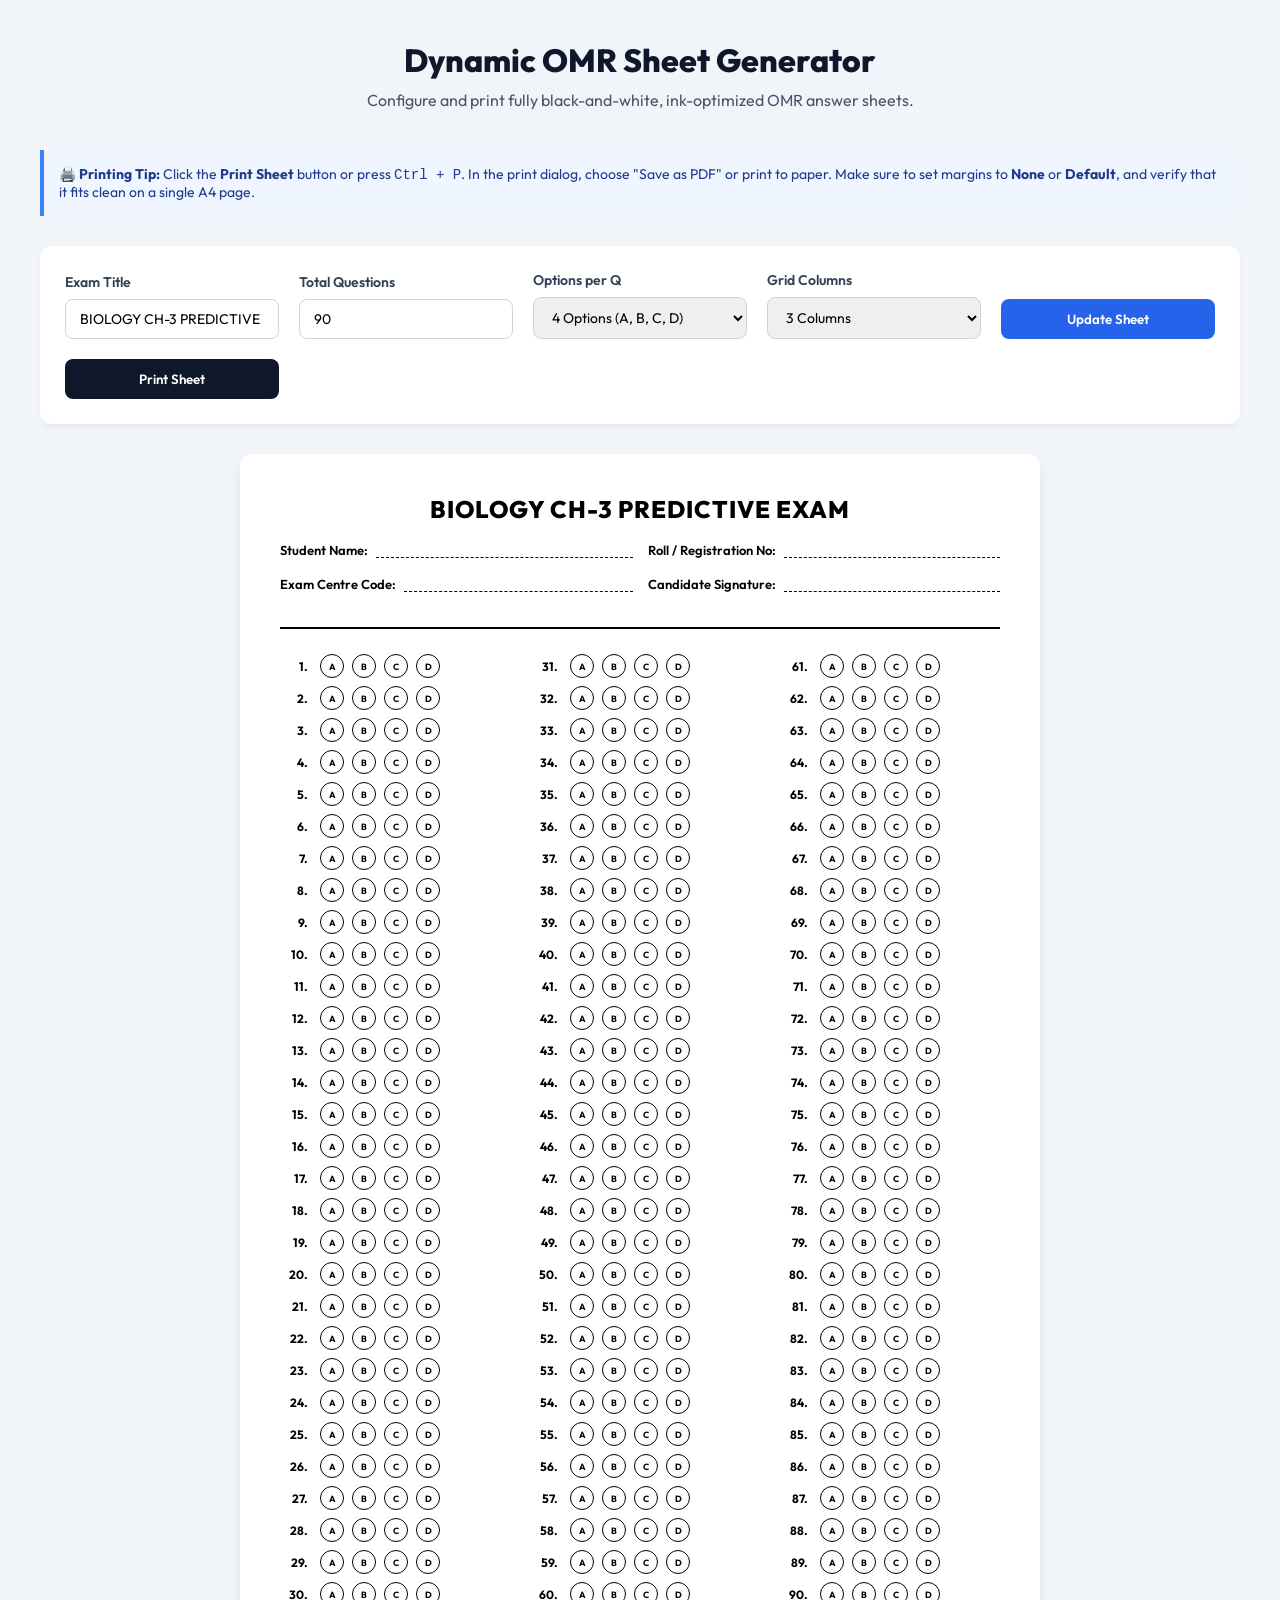
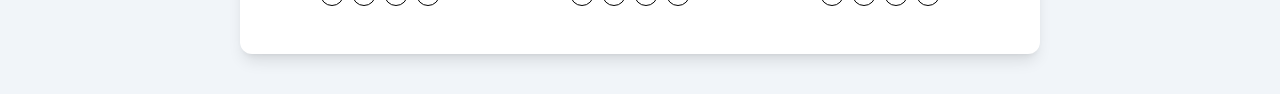
==== examples/01-omr-generator.html @ efcf2f83 "feat: Initial release of OpenEduKit modules and documentation" ====
<!DOCTYPE html>
<html lang="en">
<head>
  <meta charset="UTF-8">
  <meta name="viewport" content="width=device-width, initial-scale=1.0">
  <title>OpenEduKit.js - Dynamic OMR Generator Demo</title>
  
  <!-- Import Fonts -->
  <link rel="preconnect" href="https://fonts.googleapis.com">
  <link rel="preconnect" href="https://fonts.gstatic.com" crossorigin>
  <link href="https://fonts.googleapis.com/css2?family=Outfit:wght@400;500;600;700;800&display=swap" rel="stylesheet">
  
  <!-- Library Styles -->
  <link rel="stylesheet" href="../src/openedukit.css">
  
  <style>
    /* Styling specific to the example/dashboard shell */
    body {
      font-family: 'Outfit', sans-serif;
      background-color: #f1f5f9;
      margin: 0;
      padding: 0;
    }
    
    .shell-container {
      max-width: 1200px;
      margin: 0 auto;
      padding: 40px 20px;
    }
    
    .dashboard-header {
      text-align: center;
      margin-bottom: 40px;
    }
    
    .dashboard-header h1 {
      font-size: 32px;
      font-weight: 800;
      color: #0f172a;
      margin: 0 0 10px 0;
    }
    
    .dashboard-header p {
      color: #475569;
      font-size: 16px;
      margin: 0;
    }
    
    .control-panel {
      background: #fff;
      padding: 25px;
      border-radius: 12px;
      box-shadow: 0 4px 6px -1px rgba(0,0,0,0.05);
      margin-bottom: 30px;
      display: grid;
      grid-template-columns: repeat(auto-fit, minmax(200px, 1fr));
      gap: 20px;
      align-items: flex-end;
    }
    
    .form-group {
      display: flex;
      flex-direction: column;
      gap: 8px;
    }
    
    .form-group label {
      font-size: 14px;
      font-weight: 600;
      color: #334155;
    }
    
    .form-group input, .form-group select {
      padding: 10px 14px;
      border: 1px solid #cbd5e1;
      border-radius: 8px;
      font-family: inherit;
      font-size: 14px;
    }
    
    .action-btn {
      background-color: #2563eb;
      color: white;
      border: none;
      padding: 12px 24px;
      border-radius: 8px;
      font-weight: 600;
      cursor: pointer;
      font-family: inherit;
      transition: background-color 0.2s;
      display: flex;
      align-items: center;
      justify-content: center;
      gap: 8px;
    }
    
    .action-btn:hover {
      background-color: #1d4ed8;
    }
    
    .action-btn.secondary {
      background-color: #0f172a;
    }
    
    .action-btn.secondary:hover {
      background-color: #1e293b;
    }
    
    /* Highlight print styles */
    .print-tip {
      background-color: #eff6ff;
      border-left: 4px solid #3b82f6;
      padding: 15px;
      border-radius: 0 8px 8px 0;
      margin-bottom: 30px;
      font-size: 14px;
      color: #1e3a8a;
    }

    @media print {
      .shell-container, .control-panel, .dashboard-header, .print-tip {
        display: none !important;
      }
      body {
        background-color: #fff !important;
      }
    }
  </style>
</head>
<body>

  <div class="shell-container">
    <div class="dashboard-header">
      <h1>Dynamic OMR Sheet Generator</h1>
      <p>Configure and print fully black-and-white, ink-optimized OMR answer sheets.</p>
    </div>
    
    <div class="print-tip">
      <strong>🖨️ Printing Tip:</strong> Click the <strong>Print Sheet</strong> button or press <code>Ctrl + P</code>. In the print dialog, choose "Save as PDF" or print to paper. Make sure to set margins to <strong>None</strong> or <strong>Default</strong>, and verify that it fits clean on a single A4 page.
    </div>

    <div class="control-panel">
      <div class="form-group">
        <label for="exam-title">Exam Title</label>
        <input type="text" id="exam-title" value="BIOLOGY CH-3 PREDICTIVE EXAM">
      </div>
      
      <div class="form-group">
        <label for="total-qs">Total Questions</label>
        <input type="number" id="total-qs" value="90" min="1" max="200">
      </div>

      <div class="form-group">
        <label for="bubble-opts">Options per Q</label>
        <select id="bubble-opts">
          <option value="4" selected>4 Options (A, B, C, D)</option>
          <option value="5">5 Options (A, B, C, D, E)</option>
          <option value="3">3 Options (A, B, C)</option>
        </select>
      </div>

      <div class="form-group">
        <label for="layout-cols">Grid Columns</label>
        <select id="layout-cols">
          <option value="2">2 Columns</option>
          <option value="3" selected>3 Columns</option>
          <option value="4">4 Columns</option>
        </select>
      </div>

      <button id="generate-btn" class="action-btn">Update Sheet</button>
      <button id="print-btn" class="action-btn secondary">Print Sheet</button>
    </div>

    <!-- Target insertion div for generated OMR -->
    <div id="omr-container"></div>
  </div>

  <!-- Library Scripts -->
  <script src="../src/omr-generator.js"></script>
  
  <script>
    function updateOMR() {
      const title = document.getElementById('exam-title').value;
      const totalQuestions = parseInt(document.getElementById('total-qs').value, 10);
      const optionsPerQuestion = parseInt(document.getElementById('bubble-opts').value, 10);
      const columns = parseInt(document.getElementById('layout-cols').value, 10);

      // Call the OpenEduKit generator function
      window.OpenEduKit.generateOMR({
        containerId: 'omr-container',
        title: title,
        totalQuestions: totalQuestions,
        optionsPerQuestion: optionsPerQuestion,
        columns: columns,
        interactive: true // allows user to click/bubble selection in local preview
      });
    }

    // Bind triggers
    document.getElementById('generate-btn').addEventListener('click', updateOMR);
    document.getElementById('print-btn').addEventListener('click', () => {
      window.print();
    });

    // Initial render
    updateOMR();
  </script>
</body>
</html>
---- src/openedukit.css ----
/* 
  OpenEduKit.css - Modern Design System for Digital Quizzes and Low-Ink Print OMR Sheets
  Author: OpenEduKit Community
  License: MIT
*/

:root {
  /* Color Palette - Premium Slate & Blue (Screen Mode) */
  --primary-color: #2563eb;
  --primary-hover: #1d4ed8;
  --bg-color: #f8fafc;
  --surface-color: #ffffff;
  --text-primary: #0f172a;
  --text-secondary: #475569;
  --border-color: #e2e8f0;
  --success: #16a34a;
  --error: #dc2626;
  --accent: #f59e0b;
  --shadow-sm: 0 1px 2px 0 rgb(0 0 0 / 0.05);
  --shadow-md: 0 4px 6px -1px rgb(0 0 0 / 0.1), 0 2px 4px -2px rgb(0 0 0 / 0.1);
  --shadow-lg: 0 10px 15px -3px rgb(0 0 0 / 0.1), 0 4px 6px -4px rgb(0 0 0 / 0.1);
  --radius-sm: 6px;
  --radius-md: 12px;
  --radius-lg: 16px;
}

/* Base Styles for Screen */
body.openedukit-quiz-mode {
  font-family: 'Outfit', 'Inter', -apple-system, BlinkMacSystemFont, "Segoe UI", Roboto, sans-serif;
  background-color: var(--bg-color);
  color: var(--text-primary);
  margin: 0;
  padding: 20px;
  line-height: 1.5;
}

/* OMR Sheet Styles (Screen and General Preview) */
.omr-sheet-container {
  max-width: 800px;
  margin: 0 auto;
  background: #fff;
  padding: 40px;
  box-shadow: var(--shadow-lg);
  border-radius: var(--radius-md);
  box-sizing: border-box;
}

.omr-header {
  border-bottom: 2px solid #000;
  padding-bottom: 20px;
  margin-bottom: 25px;
}

.omr-title {
  text-align: center;
  font-size: 24px;
  font-weight: 800;
  margin: 0 0 15px 0;
  text-transform: uppercase;
  letter-spacing: 1px;
}

.omr-meta-grid {
  display: grid;
  grid-template-columns: repeat(2, 1fr);
  gap: 15px;
  margin-bottom: 15px;
}

.omr-meta-field {
  display: flex;
  align-items: flex-end;
  font-size: 13px;
  font-weight: 600;
}

.omr-meta-field label {
  margin-right: 8px;
  white-space: nowrap;
}

.omr-meta-field .line {
  flex-grow: 1;
  border-bottom: 1px dashed #000;
  height: 18px;
}

/* OMR Grid Layout */
.omr-grid {
  display: grid;
  grid-template-columns: repeat(auto-fit, minmax(220px, 1fr));
  gap: 30px;
}

.omr-column {
  display: flex;
  flex-direction: column;
}

.omr-row {
  display: flex;
  align-items: center;
  margin-bottom: 8px;
  font-size: 12px;
}

.omr-q-num {
  width: 28px;
  font-weight: bold;
  text-align: right;
  margin-right: 12px;
}

.omr-bubbles {
  display: flex;
  gap: 8px;
}

.omr-bubble {
  width: 22px;
  height: 22px;
  border: 1px solid #000;
  border-radius: 50%;
  display: flex;
  align-items: center;
  justify-content: center;
  font-size: 9px;
  font-weight: 700;
  color: #000;
  user-select: none;
  cursor: pointer;
  background-color: transparent;
  transition: background-color 0.15s ease, color 0.15s ease;
}

/* Fill effect when clicked/completed in interactive preview mode */
.omr-bubble.filled {
  background-color: #000 !important;
  color: #fff !important;
}

/* Quiz Interface Layout */
.quiz-container {
  max-width: 680px;
  margin: 40px auto;
  background: var(--surface-color);
  border: 1px solid var(--border-color);
  box-shadow: var(--shadow-md);
  border-radius: var(--radius-lg);
  padding: 30px;
  transition: transform 0.3s ease;
}

.quiz-header {
  margin-bottom: 25px;
}

.quiz-progress-bar-bg {
  width: 100%;
  height: 6px;
  background-color: var(--border-color);
  border-radius: 3px;
  overflow: hidden;
  margin-top: 10px;
}

.quiz-progress-bar-fill {
  height: 100%;
  background-color: var(--primary-color);
  width: 0%;
  transition: width 0.3s cubic-bezier(0.4, 0, 0.2, 1);
}

.quiz-question-box {
  margin-bottom: 30px;
}

.quiz-question-text {
  font-size: 18px;
  font-weight: 600;
  color: var(--text-primary);
  margin-bottom: 20px;
}

.quiz-options-list {
  display: flex;
  flex-direction: column;
  gap: 12px;
}

.quiz-option-item {
  display: flex;
  align-items: center;
  padding: 14px 18px;
  border: 1px solid var(--border-color);
  border-radius: var(--radius-md);
  background-color: var(--surface-color);
  cursor: pointer;
  font-size: 15px;
  font-weight: 500;
  transition: all 0.2s ease;
}

.quiz-option-item:hover {
  border-color: var(--primary-color);
  background-color: #eff6ff;
}

.quiz-option-item.selected {
  border-color: var(--primary-color);
  background-color: #dbeafe;
  color: var(--primary-hover);
}

.quiz-option-badge {
  display: inline-flex;
  align-items: center;
  justify-content: center;
  width: 28px;
  height: 28px;
  border-radius: 50%;
  background-color: var(--bg-color);
  color: var(--text-secondary);
  font-weight: 700;
  font-size: 13px;
  margin-right: 14px;
  flex-shrink: 0;
  transition: all 0.2s ease;
}

.quiz-option-item.selected .quiz-option-badge {
  background-color: var(--primary-color);
  color: #fff;
}

.quiz-footer {
  display: flex;
  justify-content: space-between;
  align-items: center;
  border-top: 1px solid var(--border-color);
  padding-top: 20px;
}

.quiz-btn {
  font-family: inherit;
  font-size: 14px;
  font-weight: 600;
  padding: 10px 20px;
  border-radius: var(--radius-sm);
  border: none;
  cursor: pointer;
  transition: all 0.2s ease;
}

.quiz-btn-primary {
  background-color: var(--primary-color);
  color: #fff;
}

.quiz-btn-primary:hover {
  background-color: var(--primary-hover);
}

.quiz-btn-secondary {
  background-color: transparent;
  color: var(--text-secondary);
  border: 1px solid var(--border-color);
}

.quiz-btn-secondary:hover {
  background-color: var(--bg-color);
  color: var(--text-primary);
}

.quiz-btn:disabled {
  opacity: 0.5;
  cursor: not-allowed;
}

/* Report Summary Card Styles */
.report-card {
  max-width: 600px;
  margin: 30px auto;
  background: var(--surface-color);
  border: 1px solid var(--border-color);
  border-radius: var(--radius-lg);
  padding: 30px;
  box-shadow: var(--shadow-md);
}

.report-title {
  font-size: 22px;
  font-weight: 700;
  text-align: center;
  margin-bottom: 20px;
}

.report-stats-grid {
  display: grid;
  grid-template-columns: repeat(3, 1fr);
  gap: 15px;
  text-align: center;
  margin-bottom: 25px;
}

.report-stat-box {
  background: var(--bg-color);
  padding: 15px;
  border-radius: var(--radius-md);
}

.report-stat-val {
  font-size: 24px;
  font-weight: 800;
}

.report-stat-val.correct { color: var(--success); }
.report-stat-val.incorrect { color: var(--error); }
.report-stat-val.score { color: var(--primary-color); }

.report-stat-lbl {
  font-size: 11px;
  color: var(--text-secondary);
  text-transform: uppercase;
  letter-spacing: 0.5px;
  margin-top: 5px;
}

/* --- PRINT RULES (Critical for Low-Ink OMR) --- */
@media print {
  /* Hide unnecessary web elements, header, footers */
  body, .no-print, button, .quiz-container, .report-card {
    display: none !important;
  }
  
  /* Reset document for clean background */
  html, body {
    background-color: #fff !important;
    color: #000 !important;
    margin: 0 !important;
    padding: 0 !important;
    -webkit-print-color-adjust: exact;
    print-color-adjust: exact;
  }

  /* Force OMR container to fit exactly in portrait A4 page boundaries */
  .omr-sheet-container {
    width: 100% !important;
    max-width: none !important;
    margin: 0 !important;
    padding: 10mm 15mm !important; /* Proper printing padding */
    box-shadow: none !important;
    border: none !important;
    page-break-after: avoid;
    page-break-inside: avoid;
    box-sizing: border-box;
  }

  /* Force grid structures to stay in place */
  .omr-grid {
    display: grid !important;
    grid-template-columns: repeat(3, 1fr) !important; /* Standard 3 column layout for physical paper sheets */
    column-gap: 20px !important;
    row-gap: 5px !important;
  }

  /* Prevent row orphans */
  .omr-row {
    page-break-inside: avoid !important;
    break-inside: avoid !important;
  }

  /* Styling adjustments for exact low-ink representation */
  .omr-bubble {
    border: 1px solid #000 !important;
    background-color: transparent !important;
    color: #000 !important;
  }

  .omr-meta-field .line {
    border-bottom: 1px solid #000 !important;
  }
}
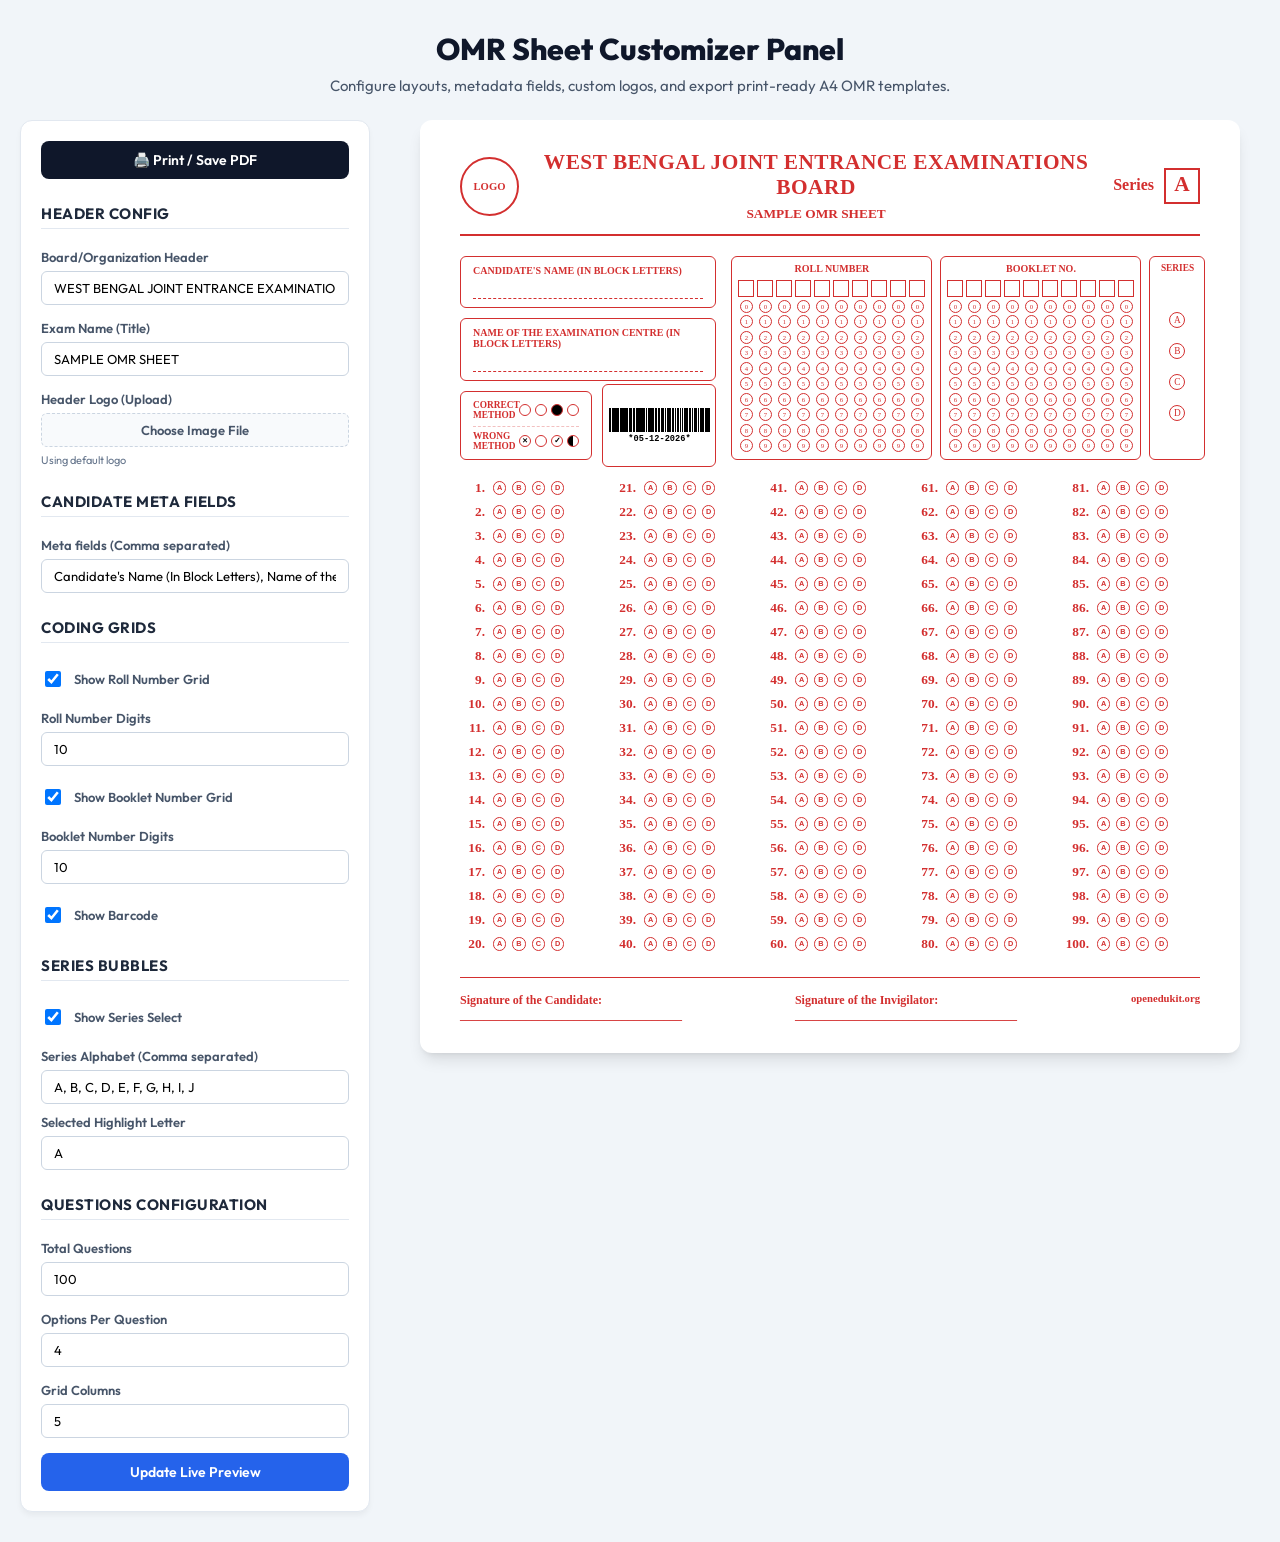
==== commit b5b1c534: "feat: add OMR configuration parameters, logo upload, and series array customization support" ====
--- a/examples/01-omr-generator.html
+++ b/examples/01-omr-generator.html
@@ -3,7 +3,7 @@
 <head>
   <meta charset="UTF-8">
   <meta name="viewport" content="width=device-width, initial-scale=1.0">
-  <title>OpenEduKit.js - Dynamic OMR Generator Demo</title>
+  <title>OpenEduKit.js - Dynamic OMR Generator Customizer</title>
   
   <!-- Import Fonts -->
   <link rel="preconnect" href="https://fonts.googleapis.com">
@@ -14,7 +14,6 @@
   <link rel="stylesheet" href="../src/openedukit.css">
   
   <style>
-    /* Styling specific to the example/dashboard shell */
     body {
       font-family: 'Outfit', sans-serif;
       background-color: #f1f5f9;
@@ -23,66 +22,113 @@
     }
     
     .shell-container {
-      max-width: 1200px;
+      max-width: 1300px;
       margin: 0 auto;
-      padding: 40px 20px;
+      padding: 30px 20px;
     }
     
     .dashboard-header {
       text-align: center;
-      margin-bottom: 40px;
+      margin-bottom: 25px;
     }
     
     .dashboard-header h1 {
-      font-size: 32px;
+      font-size: 30px;
       font-weight: 800;
       color: #0f172a;
-      margin: 0 0 10px 0;
+      margin: 0 0 8px 0;
     }
     
     .dashboard-header p {
       color: #475569;
-      font-size: 16px;
+      font-size: 15px;
       margin: 0;
+    }
+    
+    .workspace-grid {
+      display: grid;
+      grid-template-columns: 350px 1fr;
+      gap: 30px;
+      align-items: start;
+    }
+    
+    @media (max-width: 900px) {
+      .workspace-grid {
+        grid-template-columns: 1fr;
+      }
     }
     
     .control-panel {
       background: #fff;
-      padding: 25px;
+      padding: 20px;
       border-radius: 12px;
       box-shadow: 0 4px 6px -1px rgba(0,0,0,0.05);
-      margin-bottom: 30px;
-      display: grid;
-      grid-template-columns: repeat(auto-fit, minmax(200px, 1fr));
-      gap: 20px;
-      align-items: flex-end;
+      border: 1px solid #e2e8f0;
+      display: flex;
+      flex-direction: column;
+      gap: 15px;
+    }
+
+    .panel-section-title {
+      font-size: 15px;
+      font-weight: 700;
+      color: #1e293b;
+      margin: 10px 0 5px 0;
+      border-bottom: 1px solid #e2e8f0;
+      padding-bottom: 5px;
+      text-transform: uppercase;
+      letter-spacing: 0.5px;
     }
     
     .form-group {
       display: flex;
       flex-direction: column;
-      gap: 8px;
+      gap: 6px;
     }
     
     .form-group label {
-      font-size: 14px;
+      font-size: 13px;
       font-weight: 600;
-      color: #334155;
-    }
-    
-    .form-group input, .form-group select {
-      padding: 10px 14px;
+      color: #475569;
+    }
+    
+    .form-group input[type="text"], 
+    .form-group input[type="number"], 
+    .form-group select {
+      padding: 8px 12px;
       border: 1px solid #cbd5e1;
-      border-radius: 8px;
+      border-radius: 6px;
       font-family: inherit;
-      font-size: 14px;
+      font-size: 13px;
+      outline: none;
+    }
+
+    .form-group input:focus, .form-group select:focus {
+      border-color: #3b82f6;
+    }
+
+    .form-row-checkbox {
+      display: flex;
+      align-items: center;
+      gap: 10px;
+      font-size: 13px;
+      font-weight: 600;
+      color: #475569;
+      margin: 5px 0;
+      cursor: pointer;
+    }
+
+    .form-row-checkbox input {
+      width: 16px;
+      height: 16px;
+      cursor: pointer;
     }
     
     .action-btn {
       background-color: #2563eb;
       color: white;
       border: none;
-      padding: 12px 24px;
+      padding: 10px 20px;
       border-radius: 8px;
       font-weight: 600;
       cursor: pointer;
@@ -92,6 +138,7 @@
       align-items: center;
       justify-content: center;
       gap: 8px;
+      font-size: 14px;
     }
     
     .action-btn:hover {
@@ -105,20 +152,48 @@
     .action-btn.secondary:hover {
       background-color: #1e293b;
     }
-    
-    /* Highlight print styles */
-    .print-tip {
+
+    .file-input-wrapper {
+      position: relative;
+      overflow: hidden;
+      display: inline-block;
+    }
+
+    .file-input-wrapper input[type=file] {
+      font-size: 100px;
+      position: absolute;
+      left: 0;
+      top: 0;
+      opacity: 0;
+      cursor: pointer;
+    }
+
+    .file-input-btn {
+      border: 1px dashed #cbd5e1;
+      color: #475569;
+      background-color: #f8fafc;
+      padding: 8px 12px;
+      border-radius: 6px;
+      font-size: 13px;
+      font-weight: 600;
+      text-align: center;
+      cursor: pointer;
+      display: block;
+    }
+
+    .file-input-btn:hover {
       background-color: #eff6ff;
-      border-left: 4px solid #3b82f6;
-      padding: 15px;
-      border-radius: 0 8px 8px 0;
-      margin-bottom: 30px;
-      font-size: 14px;
-      color: #1e3a8a;
-    }
-
+      border-color: #3b82f6;
+    }
+
+    /* Print overrides to hide customizer panel */
     @media print {
-      .shell-container, .control-panel, .dashboard-header, .print-tip {
+      .shell-container {
+        padding: 0 !important;
+        margin: 0 !important;
+        max-width: none !important;
+      }
+      .control-panel, .dashboard-header {
         display: none !important;
       }
       body {
@@ -131,69 +206,182 @@
 
   <div class="shell-container">
     <div class="dashboard-header">
-      <h1>Dynamic OMR Sheet Generator</h1>
-      <p>Configure and print fully black-and-white, ink-optimized OMR answer sheets.</p>
+      <h1>OMR Sheet Customizer Panel</h1>
+      <p>Configure layouts, metadata fields, custom logos, and export print-ready A4 OMR templates.</p>
     </div>
-    
-    <div class="print-tip">
-      <strong>🖨️ Printing Tip:</strong> Click the <strong>Print Sheet</strong> button or press <code>Ctrl + P</code>. In the print dialog, choose "Save as PDF" or print to paper. Make sure to set margins to <strong>None</strong> or <strong>Default</strong>, and verify that it fits clean on a single A4 page.
+
+    <div class="workspace-grid">
+      <!-- Left Config panel -->
+      <div class="control-panel">
+        <button id="print-btn" class="action-btn secondary">🖨️ Print / Save PDF</button>
+
+        <div class="panel-section-title">Header Config</div>
+        
+        <div class="form-group">
+          <label for="board-title">Board/Organization Header</label>
+          <input type="text" id="board-title" value="WEST BENGAL JOINT ENTRANCE EXAMINATIONS BOARD">
+        </div>
+
+        <div class="form-group">
+          <label for="exam-title">Exam Name (Title)</label>
+          <input type="text" id="exam-title" value="SAMPLE OMR SHEET">
+        </div>
+
+        <div class="form-group">
+          <label>Header Logo (Upload)</label>
+          <div class="file-input-wrapper">
+            <span class="file-input-btn">Choose Image File</span>
+            <input type="file" id="logo-file" accept="image/*">
+          </div>
+          <span id="logo-status" style="font-size: 11px; color: #64748b;">Using default logo</span>
+        </div>
+
+        <div class="panel-section-title">Candidate Meta Fields</div>
+        <div class="form-group">
+          <label for="meta-fields-input">Meta fields (Comma separated)</label>
+          <input type="text" id="meta-fields-input" value="Candidate's Name (In Block Letters), Name of the Examination Centre (In Block Letters)">
+        </div>
+
+        <div class="panel-section-title">Coding Grids</div>
+        
+        <label class="form-row-checkbox">
+          <input type="checkbox" id="show-roll" checked> Show Roll Number Grid
+        </label>
+        <div class="form-group" id="roll-digits-group">
+          <label for="roll-digits">Roll Number Digits</label>
+          <input type="number" id="roll-digits" value="10" min="1" max="15">
+        </div>
+
+        <label class="form-row-checkbox">
+          <input type="checkbox" id="show-booklet" checked> Show Booklet Number Grid
+        </label>
+        <div class="form-group" id="booklet-digits-group">
+          <label for="booklet-digits">Booklet Number Digits</label>
+          <input type="number" id="booklet-digits" value="10" min="1" max="15">
+        </div>
+
+        <label class="form-row-checkbox">
+          <input type="checkbox" id="show-barcode" checked> Show Barcode
+        </label>
+
+        <div class="panel-section-title">Series Bubbles</div>
+
+        <label class="form-row-checkbox">
+          <input type="checkbox" id="show-series" checked> Show Series Select
+        </label>
+        
+        <div id="series-custom-group" style="display: flex; flex-direction: column; gap: 10px;">
+          <div class="form-group">
+            <label for="series-list">Series Alphabet (Comma separated)</label>
+            <input type="text" id="series-list" value="A, B, C, D, E, F, G, H, I, J">
+          </div>
+          <div class="form-group">
+            <label for="series-letter">Selected Highlight Letter</label>
+            <input type="text" id="series-letter" value="A" maxlength="1">
+          </div>
+        </div>
+
+        <div class="panel-section-title">Questions Configuration</div>
+        <div class="form-group">
+          <label for="total-qs">Total Questions</label>
+          <input type="number" id="total-qs" value="100" min="5" max="200">
+        </div>
+        <div class="form-group">
+          <label for="opts-count">Options Per Question</label>
+          <input type="number" id="opts-count" value="4" min="2" max="6">
+        </div>
+        <div class="form-group">
+          <label for="cols-count">Grid Columns</label>
+          <input type="number" id="cols-count" value="5" min="1" max="6">
+        </div>
+
+        <button id="generate-btn" class="action-btn">Update Live Preview</button>
+      </div>
+
+      <!-- Right Preview area -->
+      <div id="omr-container"></div>
     </div>
-
-    <div class="control-panel">
-      <div class="form-group">
-        <label for="exam-title">Exam Title</label>
-        <input type="text" id="exam-title" value="BIOLOGY CH-3 PREDICTIVE EXAM">
-      </div>
-      
-      <div class="form-group">
-        <label for="total-qs">Total Questions</label>
-        <input type="number" id="total-qs" value="90" min="1" max="200">
-      </div>
-
-      <div class="form-group">
-        <label for="bubble-opts">Options per Q</label>
-        <select id="bubble-opts">
-          <option value="4" selected>4 Options (A, B, C, D)</option>
-          <option value="5">5 Options (A, B, C, D, E)</option>
-          <option value="3">3 Options (A, B, C)</option>
-        </select>
-      </div>
-
-      <div class="form-group">
-        <label for="layout-cols">Grid Columns</label>
-        <select id="layout-cols">
-          <option value="2">2 Columns</option>
-          <option value="3" selected>3 Columns</option>
-          <option value="4">4 Columns</option>
-        </select>
-      </div>
-
-      <button id="generate-btn" class="action-btn">Update Sheet</button>
-      <button id="print-btn" class="action-btn secondary">Print Sheet</button>
-    </div>
-
-    <!-- Target insertion div for generated OMR -->
-    <div id="omr-container"></div>
   </div>
 
   <!-- Library Scripts -->
   <script src="../src/omr-generator.js"></script>
   
   <script>
+    let uploadedLogoBase64 = "";
+
+    // Toggle fields based on checkbox options
+    document.getElementById('show-roll').addEventListener('change', function(e) {
+      document.getElementById('roll-digits-group').style.display = e.target.checked ? 'flex' : 'none';
+    });
+
+    document.getElementById('show-booklet').addEventListener('change', function(e) {
+      document.getElementById('booklet-digits-group').style.display = e.target.checked ? 'flex' : 'none';
+    });
+
+    document.getElementById('show-series').addEventListener('change', function(e) {
+      document.getElementById('series-custom-group').style.display = e.target.checked ? 'flex' : 'none';
+    });
+
+    // Logo file reader handler
+    document.getElementById('logo-file').addEventListener('change', function(e) {
+      const file = e.target.files[0];
+      if (file) {
+        const reader = new FileReader();
+        reader.onload = function(evt) {
+          uploadedLogoBase64 = evt.target.result;
+          document.getElementById('logo-status').textContent = "Uploaded: " + file.name;
+          updateOMR(); // Re-render preview with new logo
+        };
+        reader.readAsDataURL(file);
+      }
+    });
+
     function updateOMR() {
-      const title = document.getElementById('exam-title').value;
-      const totalQuestions = parseInt(document.getElementById('total-qs').value, 10);
-      const optionsPerQuestion = parseInt(document.getElementById('bubble-opts').value, 10);
-      const columns = parseInt(document.getElementById('layout-cols').value, 10);
-
-      // Call the OpenEduKit generator function
+      const boardTitle = document.getElementById('board-title').value;
+      const examTitle = document.getElementById('exam-title').value;
+      
+      // Parse meta fields from comma-separated string
+      const rawMeta = document.getElementById('meta-fields-input').value;
+      const metaFields = rawMeta.split(',').map(f => f.trim()).filter(f => f.length > 0);
+
+      // Visibility toggles
+      const showRollNumber = document.getElementById('show-roll').checked;
+      const rollNumberDigits = parseInt(document.getElementById('roll-digits').value, 10) || 10;
+
+      const showBookletNumber = document.getElementById('show-booklet').checked;
+      const bookletNumberDigits = parseInt(document.getElementById('booklet-digits').value, 10) || 10;
+
+      const showBarcode = document.getElementById('show-barcode').checked;
+      const showSeries = document.getElementById('show-series').checked;
+
+      // Parse series options
+      const rawSeries = document.getElementById('series-list').value;
+      const seriesList = rawSeries.split(',').map(s => s.trim().toUpperCase()).filter(s => s.length > 0);
+      const seriesLetter = document.getElementById('series-letter').value.trim().toUpperCase();
+
+      // Grid stats
+      const totalQuestions = parseInt(document.getElementById('total-qs').value, 10) || 100;
+      const optionsPerQuestion = parseInt(document.getElementById('opts-count').value, 10) || 4;
+      const columns = parseInt(document.getElementById('cols-count').value, 10) || 5;
+
       window.OpenEduKit.generateOMR({
         containerId: 'omr-container',
-        title: title,
+        boardTitle: boardTitle,
+        examTitle: examTitle,
+        logoUrl: uploadedLogoBase64,
+        metaFields: metaFields,
+        showRollNumber: showRollNumber,
+        rollNumberDigits: rollNumberDigits,
+        showBookletNumber: showBookletNumber,
+        bookletNumberDigits: bookletNumberDigits,
+        showBarcode: showBarcode,
+        showSeries: showSeries,
+        seriesList: seriesList,
+        seriesLetter: seriesLetter,
         totalQuestions: totalQuestions,
         optionsPerQuestion: optionsPerQuestion,
         columns: columns,
-        interactive: true // allows user to click/bubble selection in local preview
+        interactive: true
       });
     }
 
--- a/src/openedukit.css
+++ b/src/openedukit.css
@@ -1,5 +1,5 @@
 /* 
-  OpenEduKit.css - Modern Design System for Digital Quizzes and Low-Ink Print OMR Sheets
+  OpenEduKit.css - Modern Design System for Digital Quizzes and High-Fidelity OMR Sheets
   Author: OpenEduKit Community
   License: MIT
 */
@@ -22,6 +22,9 @@
   --radius-sm: 6px;
   --radius-md: 12px;
   --radius-lg: 16px;
+
+  /* OMR Core Brand Color (Authentic Exam Red) */
+  --omr-theme-color: #d32f2f;
 }
 
 /* Base Styles for Screen */
@@ -34,109 +37,273 @@
   line-height: 1.5;
 }
 
-/* OMR Sheet Styles (Screen and General Preview) */
+/* --- HIGH-FIDELITY EXAM OMR CONTAINER --- */
 .omr-sheet-container {
-  max-width: 800px;
+  max-width: 820px;
   margin: 0 auto;
   background: #fff;
-  padding: 40px;
+  padding: 30px 40px;
   box-shadow: var(--shadow-lg);
   border-radius: var(--radius-md);
   box-sizing: border-box;
+  font-family: 'Times New Roman', Times, serif;
+  color: var(--omr-theme-color);
 }
 
 .omr-header {
-  border-bottom: 2px solid #000;
-  padding-bottom: 20px;
+  display: flex;
+  justify-content: space-between;
+  align-items: center;
+  border-bottom: 2.5px solid var(--omr-theme-color);
+  padding-bottom: 12px;
+  margin-bottom: 20px;
+}
+
+.omr-header-text {
+  text-align: center;
+  flex: 1;
+}
+
+.omr-header-text h2 {
+  font-size: 16pt;
+  font-weight: bold;
+  margin: 0;
+  letter-spacing: 0.5px;
+  text-transform: uppercase;
+}
+
+.omr-header-text h4 {
+  font-size: 10pt;
+  margin: 6px 0 0 0;
+  font-weight: bold;
+  text-transform: uppercase;
+}
+
+.omr-series-box {
+  text-align: right;
+  font-weight: bold;
+  font-size: 12pt;
+}
+
+.omr-series-value {
+  font-size: 16pt;
+  border: 2px solid var(--omr-theme-color);
+  padding: 2px;
+  display: inline-block;
+  margin-left: 6px;
+  min-width: 28px;
+  height: 28px;
+  text-align: center;
+  vertical-align: middle;
+}
+
+/* OMR Content Layout */
+.omr-main-top {
+  display: grid;
+  grid-template-columns: 1.2fr 1fr;
+  gap: 15px;
+  margin-bottom: 20px;
+}
+
+.omr-left-column {
+  display: flex;
+  flex-direction: column;
+  gap: 10px;
+}
+
+.omr-input-group {
+  border: 1px solid var(--omr-theme-color);
+  padding: 8px 12px;
+  border-radius: 6px;
+}
+
+.omr-label {
+  font-size: 7.5pt;
+  font-weight: bold;
+  text-transform: uppercase;
+  margin-bottom: 4px;
+  display: block;
+}
+
+.omr-input-line {
+  border-bottom: 1.5px dashed var(--omr-theme-color);
+  height: 18px;
+}
+
+/* Method Instructions Layout */
+.omr-methods-box {
+  border: 1px solid var(--omr-theme-color);
+  padding: 8px 12px;
+  border-radius: 6px;
+  display: flex;
+  flex-direction: column;
+  gap: 6px;
+  font-size: 7pt;
+}
+
+.omr-method-row {
+  display: flex;
+  align-items: center;
+  justify-content: space-between;
+}
+
+.omr-method-row.wrong {
+  border-top: 1px dashed rgba(211, 47, 47, 0.3);
+  padding-top: 4px;
+}
+
+.omr-method-visuals {
+  display: flex;
+  gap: 4px;
+  align-items: center;
+}
+
+.omr-method-dot {
+  width: 10px;
+  height: 10px;
+  border: 1px solid var(--omr-theme-color);
+  border-radius: 50%;
+}
+
+.omr-method-dot.filled {
+  background-color: #000;
+}
+
+/* Barcode Render style */
+.omr-barcode-box {
+  border: 1px solid var(--omr-theme-color);
+  padding: 6px;
+  border-radius: 6px;
+  height: 100%;
+  display: flex;
+  flex-direction: column;
+  justify-content: center;
+  align-items: center;
+  gap: 2px;
+}
+
+/* Right Coding Grids */
+.omr-right-column {
+  display: flex;
+  gap: 8px;
+  justify-content: flex-end;
+}
+
+.omr-coding-grid {
+  border: 1px solid var(--omr-theme-color);
+  padding: 6px;
+  border-radius: 6px;
+  text-align: center;
+}
+
+.omr-coding-grid span {
+  font-size: 7.5pt;
+  font-weight: bold;
+  display: block;
+  margin-bottom: 6px;
+  text-transform: uppercase;
+}
+
+.omr-coding-columns {
+  display: flex;
+  gap: 3px;
+}
+
+.omr-coding-col {
+  display: flex;
+  flex-direction: column;
+  gap: 2.5px;
+  align-items: center;
+}
+
+.omr-coding-cell {
+  width: 14px;
+  height: 15px;
+  border: 1px solid var(--omr-theme-color);
+}
+
+.omr-coding-bubble {
+  width: 11px;
+  height: 11px;
+  border: 1px solid var(--omr-theme-color);
+  border-radius: 50%;
+  font-size: 5pt;
+  display: flex;
+  align-items: center;
+  justify-content: center;
+  color: var(--omr-theme-color);
+  cursor: pointer;
+  user-select: none;
+}
+
+.omr-coding-bubble.filled {
+  background-color: #000 !important;
+  color: #fff !important;
+}
+
+/* Question OMR Bubbles Grid */
+.omr-bubble-grid-container {
+  display: grid;
+  grid-template-columns: repeat(auto-fit, minmax(130px, 1fr));
+  gap: 15px;
   margin-bottom: 25px;
 }
 
-.omr-title {
-  text-align: center;
-  font-size: 24px;
-  font-weight: 800;
-  margin: 0 0 15px 0;
-  text-transform: uppercase;
-  letter-spacing: 1px;
-}
-
-.omr-meta-grid {
-  display: grid;
-  grid-template-columns: repeat(2, 1fr);
-  gap: 15px;
-  margin-bottom: 15px;
-}
-
-.omr-meta-field {
-  display: flex;
-  align-items: flex-end;
-  font-size: 13px;
-  font-weight: 600;
-}
-
-.omr-meta-field label {
-  margin-right: 8px;
-  white-space: nowrap;
-}
-
-.omr-meta-field .line {
-  flex-grow: 1;
-  border-bottom: 1px dashed #000;
-  height: 18px;
-}
-
-/* OMR Grid Layout */
-.omr-grid {
-  display: grid;
-  grid-template-columns: repeat(auto-fit, minmax(220px, 1fr));
-  gap: 30px;
-}
-
-.omr-column {
+.omr-bubble-col {
   display: flex;
   flex-direction: column;
-}
-
-.omr-row {
-  display: flex;
-  align-items: center;
-  margin-bottom: 8px;
-  font-size: 12px;
-}
-
-.omr-q-num {
-  width: 28px;
-  font-weight: bold;
+  gap: 8px;
+}
+
+.omr-bubble-row {
+  display: flex;
+  align-items: center;
+  gap: 8px;
+  font-size: 10pt;
+}
+
+.omr-qnum {
+  width: 25px;
   text-align: right;
-  margin-right: 12px;
+  font-weight: bold;
 }
 
 .omr-bubbles {
   display: flex;
-  gap: 8px;
+  gap: 6px;
 }
 
 .omr-bubble {
-  width: 22px;
-  height: 22px;
-  border: 1px solid #000;
+  width: 0.3cm;
+  height: 0.3cm;
+  border: 1px solid var(--omr-theme-color);
   border-radius: 50%;
   display: flex;
   align-items: center;
   justify-content: center;
-  font-size: 9px;
-  font-weight: 700;
-  color: #000;
+  font-size: 5.5pt;
+  font-weight: bold;
+  color: var(--omr-theme-color);
   user-select: none;
   cursor: pointer;
   background-color: transparent;
   transition: background-color 0.15s ease, color 0.15s ease;
-}
-
-/* Fill effect when clicked/completed in interactive preview mode */
+  font-family: Arial, sans-serif;
+}
+
 .omr-bubble.filled {
   background-color: #000 !important;
   color: #fff !important;
+}
+
+/* Footer elements */
+.omr-footer {
+  border-top: 1.5px solid var(--omr-theme-color);
+  padding-top: 15px;
+  display: flex;
+  justify-content: space-between;
+  font-size: 9pt;
+  font-weight: bold;
 }
 
 /* Quiz Interface Layout */
@@ -348,7 +515,7 @@
     width: 100% !important;
     max-width: none !important;
     margin: 0 !important;
-    padding: 10mm 15mm !important; /* Proper printing padding */
+    padding: 8mm 10mm !important; /* Proper printing padding */
     box-shadow: none !important;
     border: none !important;
     page-break-after: avoid;
@@ -357,27 +524,27 @@
   }
 
   /* Force grid structures to stay in place */
-  .omr-grid {
+  .omr-bubble-grid-container {
     display: grid !important;
-    grid-template-columns: repeat(3, 1fr) !important; /* Standard 3 column layout for physical paper sheets */
-    column-gap: 20px !important;
+    grid-template-columns: repeat(5, 1fr) !important; /* Standard 5 column layout for physical paper sheets */
+    column-gap: 12px !important;
     row-gap: 5px !important;
   }
 
   /* Prevent row orphans */
-  .omr-row {
+  .omr-bubble-row {
     page-break-inside: avoid !important;
     break-inside: avoid !important;
   }
 
   /* Styling adjustments for exact low-ink representation */
   .omr-bubble {
-    border: 1px solid #000 !important;
+    border: 1px solid var(--omr-theme-color) !important;
     background-color: transparent !important;
-    color: #000 !important;
-  }
-
-  .omr-meta-field .line {
-    border-bottom: 1px solid #000 !important;
-  }
-}
+    color: var(--omr-theme-color) !important;
+  }
+
+  .omr-input-line {
+    border-bottom: 1.5px solid var(--omr-theme-color) !important;
+  }
+}
